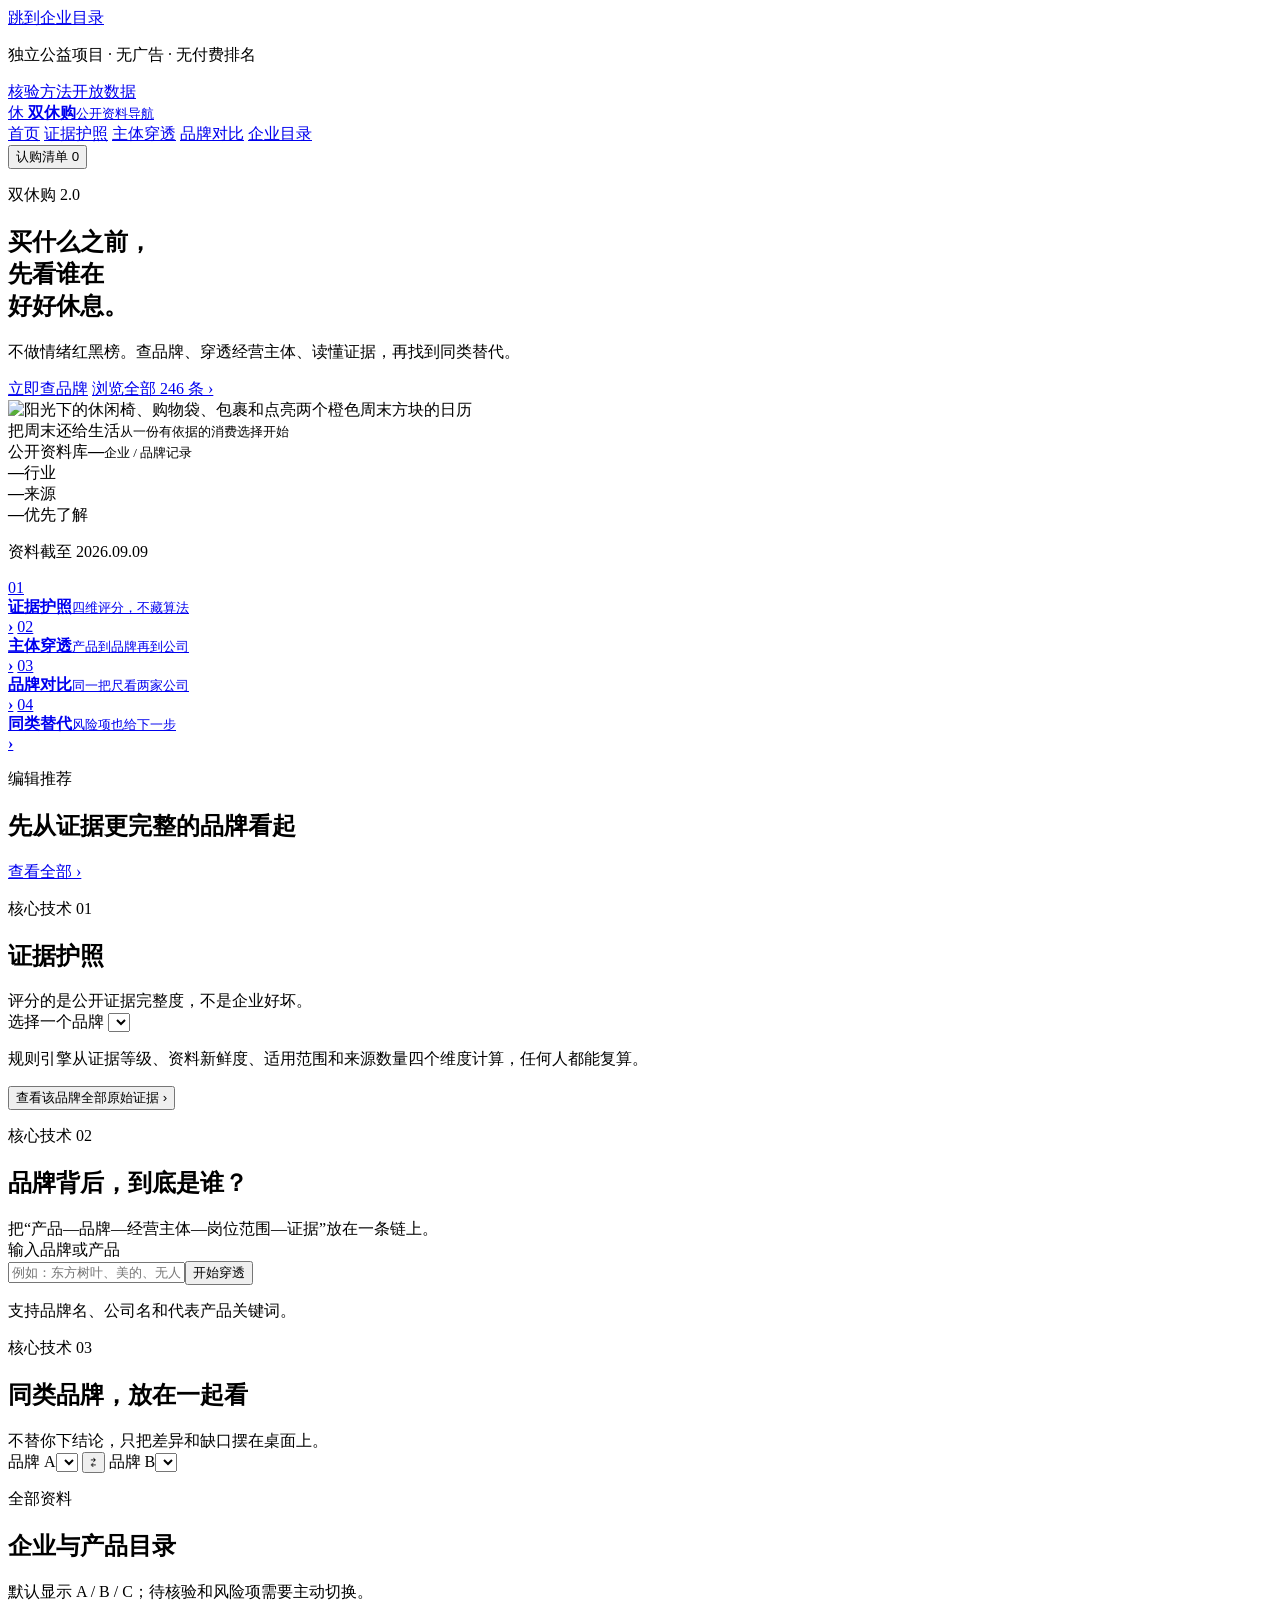
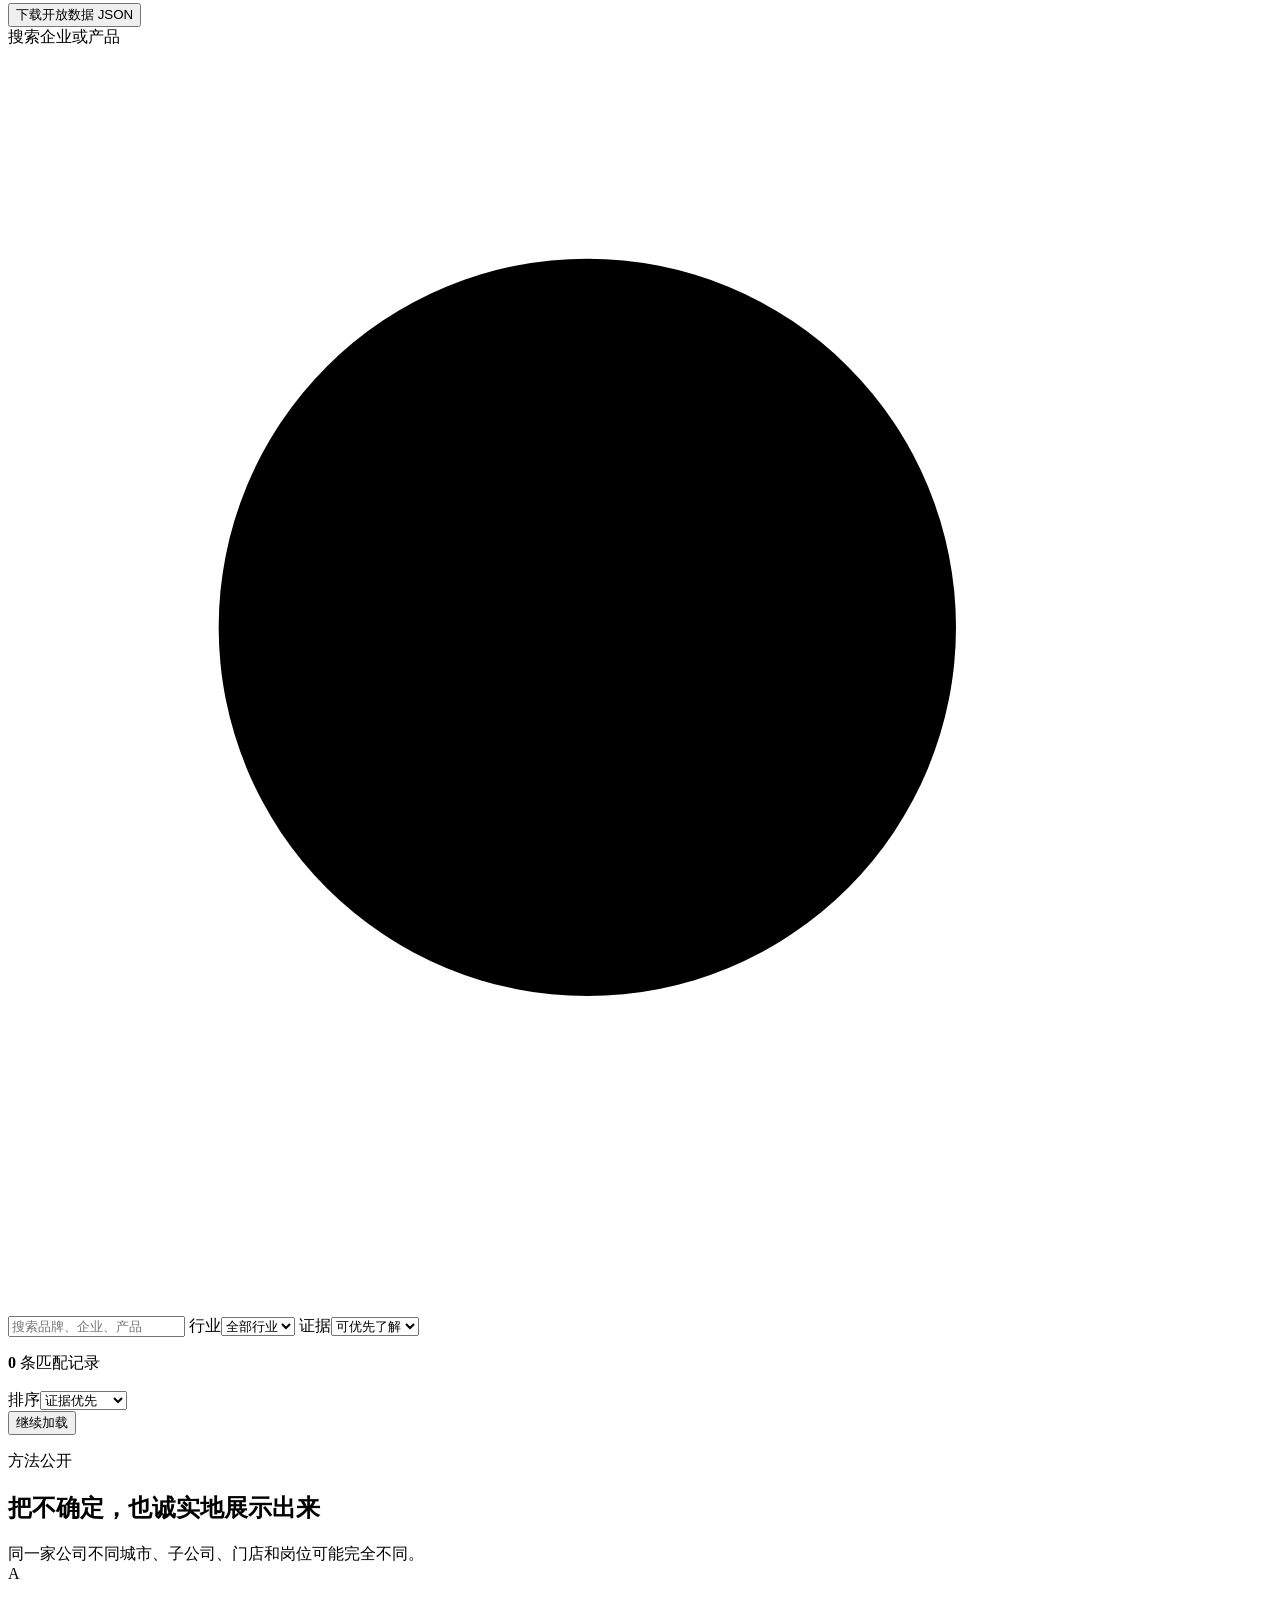
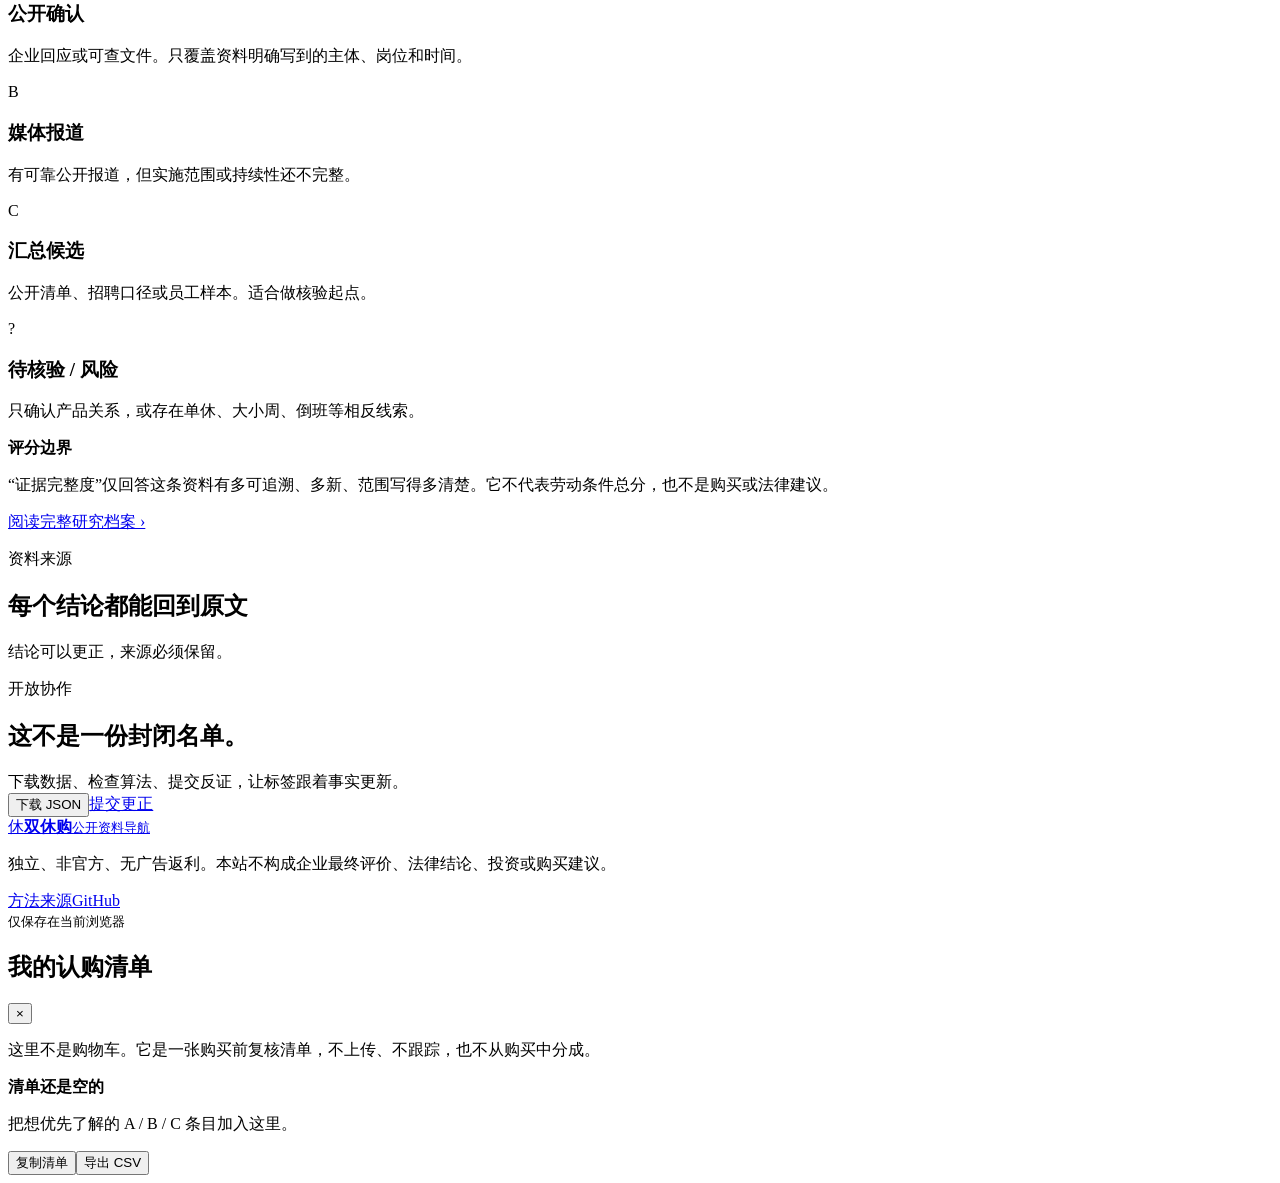
==== index.html @ 64662ba9 "Add files via upload" ====
<!doctype html>
<html lang="zh-CN">
  <head>
    <meta charset="UTF-8" />
    <meta name="viewport" content="width=device-width, initial-scale=1.0" />
    <meta name="description" content="双休购 2.0：查品牌背后主体、看作息证据完整度、对比同类产品并生成个人认购清单。" />
    <meta name="theme-color" content="#ffffff" />
    <link rel="icon" href="./favicon.svg" type="image/svg+xml" />
    <link rel="canonical" href="https://fuzzylogic112.github.io/shuangxiugou-guide/" />
    <meta property="og:title" content="双休购 2.0｜把每次消费变成一次有依据的选择" />
    <meta property="og:description" content="246 个企业与品牌，证据护照、主体穿透、双品牌对比、同类替代建议。" />
    <meta property="og:type" content="website" />
    <meta property="og:url" content="https://fuzzylogic112.github.io/shuangxiugou-guide/" />
    <meta property="og:image" content="https://fuzzylogic112.github.io/shuangxiugou-guide/assets/weekend-hero.webp" />
    <title>双休购 2.0｜公开资料与消费决策工具</title>
    <link rel="preload" href="./assets/weekend-hero.webp" as="image" type="image/webp" />
    <link rel="stylesheet" href="./styles.css" />
    <script src="./data.js" defer></script>
    <script src="./insight.js" defer></script>
    <script src="./app.js" defer></script>
    <script type="application/ld+json">
      {
        "@context": "https://schema.org",
        "@type": "WebSite",
        "name": "双休购 2.0",
        "url": "https://fuzzylogic112.github.io/shuangxiugou-guide/",
        "description": "提供企业、品牌、产品关系与公开作息证据的可解释消费决策工具。",
        "inLanguage": "zh-CN",
        "isAccessibleForFree": true
      }
    </script>
  </head>
  <body>
    <a class="skip-link" href="#directory">跳到企业目录</a>

    <div class="topbar">
      <div class="shell topbar-inner">
        <p>独立公益项目 · 无广告 · 无付费排名</p>
        <div><a href="#method">核验方法</a><span></span><a id="topGithubLink" href="#" target="_blank" rel="noreferrer">开放数据</a></div>
      </div>
    </div>

    <header class="site-header">
      <div class="shell nav-shell">
        <a class="brand" href="#top" aria-label="双休购首页">
          <span class="brand-mark" aria-hidden="true">休</span>
          <span><strong>双休购</strong><small>公开资料导航</small></span>
        </a>
        <nav class="desktop-nav" aria-label="主导航">
          <a href="#top">首页</a>
          <a href="#passport">证据护照</a>
          <a href="#trace">主体穿透</a>
          <a href="#compare">品牌对比</a>
          <a href="#directory">企业目录</a>
        </nav>
        <button class="header-list" id="openList" type="button" aria-controls="supportDrawer">
          认购清单 <span id="listCount" aria-label="0 项">0</span>
        </button>
      </div>
    </header>

    <main id="top">
      <section class="hero shell">
        <div class="hero-panel">
          <div class="hero-copy">
            <p class="kicker">双休购 2.0</p>
            <h1>买什么之前，<br />先看谁在<br /><span>好好休息。</span></h1>
            <p class="hero-lead">不做情绪红黑榜。查品牌、穿透经营主体、读懂证据，再找到同类替代。</p>
            <div class="hero-actions">
              <a class="button button-primary" href="#passport">立即查品牌</a>
              <a class="button button-plain" href="#directory">浏览全部 246 条 <span>›</span></a>
            </div>
          </div>
          <div class="hero-visual" aria-label="安静周末生活与数据库概览">
            <img class="hero-image" src="./assets/weekend-hero.webp" width="1536" height="1024" alt="阳光下的休闲椅、购物袋、包裹和点亮两个橙色周末方块的日历" fetchpriority="high" decoding="async" />
            <div class="hero-art-label"><span>把周末还给生活</span><small>从一份有依据的消费选择开始</small></div>
            <div class="hero-data">
              <div class="hero-number"><span>公开资料库</span><strong id="statCompanies">—</strong><small>企业 / 品牌记录</small></div>
              <div class="hero-mini-grid">
                <div><strong id="statCategories">—</strong><span>行业</span></div>
                <div><strong id="statSources">—</strong><span>来源</span></div>
                <div class="accent"><strong id="statSupport">—</strong><span>优先了解</span></div>
              </div>
              <p>资料截至 <time datetime="2026-09-09">2026.09.09</time></p>
            </div>
          </div>
        </div>
      </section>

      <section class="service-strip shell" aria-label="核心功能">
        <a href="#passport"><span class="service-icon">01</span><div><strong>证据护照</strong><small>四维评分，不藏算法</small></div><b>›</b></a>
        <a href="#trace"><span class="service-icon">02</span><div><strong>主体穿透</strong><small>产品到品牌再到公司</small></div><b>›</b></a>
        <a href="#compare"><span class="service-icon">03</span><div><strong>品牌对比</strong><small>同一把尺看两家公司</small></div><b>›</b></a>
        <a href="#directory"><span class="service-icon">04</span><div><strong>同类替代</strong><small>风险项也给下一步</small></div><b>›</b></a>
      </section>

      <section class="spotlight section shell">
        <div class="section-title">
          <div><p>编辑推荐</p><h2>先从证据更完整的品牌看起</h2></div>
          <a href="#directory">查看全部 <span>›</span></a>
        </div>
        <div class="spotlight-grid" id="spotlightGrid"></div>
      </section>

      <section class="lab-section section" id="passport">
        <div class="shell">
          <div class="section-title">
            <div><p>核心技术 01</p><h2>证据护照</h2><span>评分的是公开证据完整度，不是企业好坏。</span></div>
          </div>
          <div class="passport-layout">
            <div class="passport-control">
              <label for="passportSelect">选择一个品牌</label>
              <select id="passportSelect" aria-label="选择要生成证据护照的品牌"></select>
              <p>规则引擎从证据等级、资料新鲜度、适用范围和来源数量四个维度计算，任何人都能复算。</p>
              <button class="text-link" id="passportDetail" type="button">查看该品牌全部原始证据 ›</button>
            </div>
            <div class="passport-card" id="passportResult" aria-live="polite"></div>
          </div>
          <div class="freshness-bar" id="freshnessPanel"></div>
        </div>
      </section>

      <section class="trace-section section shell" id="trace">
        <div class="section-title">
          <div><p>核心技术 02</p><h2>品牌背后，到底是谁？</h2><span>把“产品—品牌—经营主体—岗位范围—证据”放在一条链上。</span></div>
        </div>
        <div class="trace-shell">
          <div class="trace-search">
            <label for="traceInput">输入品牌或产品</label>
            <div><input id="traceInput" list="brandOptions" placeholder="例如：东方树叶、美的、无人机" autocomplete="off" /><button id="traceRun" type="button">开始穿透</button></div>
            <datalist id="brandOptions"></datalist>
            <p id="traceHint">支持品牌名、公司名和代表产品关键词。</p>
          </div>
          <div class="trace-result" id="traceResult" aria-live="polite"></div>
        </div>
      </section>

      <section class="compare-section section" id="compare">
        <div class="shell">
          <div class="section-title">
            <div><p>核心技术 03</p><h2>同类品牌，放在一起看</h2><span>不替你下结论，只把差异和缺口摆在桌面上。</span></div>
          </div>
          <div class="compare-controls">
            <label>品牌 A<select id="compareA" aria-label="选择对比品牌 A"></select></label>
            <button id="swapCompare" type="button" aria-label="交换两个品牌">⇄</button>
            <label>品牌 B<select id="compareB" aria-label="选择对比品牌 B"></select></label>
          </div>
          <div class="compare-result" id="compareResult" aria-live="polite"></div>
        </div>
      </section>

      <section class="directory section shell" id="directory">
        <div class="section-title directory-title">
          <div><p>全部资料</p><h2>企业与产品目录</h2><span>默认显示 A / B / C；待核验和风险项需要主动切换。</span></div>
          <button id="downloadData" class="text-button" type="button">下载开放数据 JSON</button>
        </div>

        <div class="toolbar">
          <label class="search-box">
            <span class="visually-hidden">搜索企业或产品</span>
            <svg viewBox="0 0 24 24" aria-hidden="true"><circle cx="11" cy="11" r="7" /><path d="m20 20-4-4" /></svg>
            <input id="searchInput" type="search" placeholder="搜索品牌、企业、产品" autocomplete="off" />
          </label>
          <label class="select-box"><span>行业</span><select id="categoryFilter" aria-label="按行业筛选"><option value="all">全部行业</option></select></label>
          <label class="select-box"><span>证据</span><select id="statusFilter" aria-label="按证据层级筛选"><option value="support">可优先了解</option><option value="verified">公开确认 A</option><option value="reported">媒体报道 B</option><option value="candidate">汇总候选 C</option><option value="pending">产品待核验</option><option value="caution">风险提示</option><option value="all">全部记录</option></select></label>
        </div>
        <div class="quick-filters" id="quickFilters" aria-label="快速行业筛选"></div>
        <div class="results-line" aria-live="polite"><p><strong id="resultCount">0</strong> 条匹配记录</p><label><span>排序</span><select id="sortSelect" aria-label="结果排序"><option value="evidence">证据优先</option><option value="score">完整度优先</option><option value="category">行业分类</option><option value="name">名称 A-Z</option></select></label></div>
        <div class="card-grid" id="cardGrid"></div>
        <div class="empty-state" id="emptyState" hidden><strong>没有匹配项</strong><p>试试产品名、公司名或更短的关键词。</p><button id="resetFilters" type="button">清除筛选</button></div>
        <button class="load-more" id="loadMore" type="button">继续加载</button>
      </section>

      <section class="method-section section" id="method">
        <div class="shell">
          <div class="section-title light"><div><p>方法公开</p><h2>把不确定，也诚实地展示出来</h2><span>同一家公司不同城市、子公司、门店和岗位可能完全不同。</span></div></div>
          <div class="method-grid">
            <article><span>A</span><h3>公开确认</h3><p>企业回应或可查文件。只覆盖资料明确写到的主体、岗位和时间。</p></article>
            <article><span>B</span><h3>媒体报道</h3><p>有可靠公开报道，但实施范围或持续性还不完整。</p></article>
            <article><span>C</span><h3>汇总候选</h3><p>公开清单、招聘口径或员工样本。适合做核验起点。</p></article>
            <article><span>?</span><h3>待核验 / 风险</h3><p>只确认产品关系，或存在单休、大小周、倒班等相反线索。</p></article>
          </div>
          <div class="method-note"><strong>评分边界</strong><p>“证据完整度”仅回答这条资料有多可追溯、多新、范围写得多清楚。它不代表劳动条件总分，也不是购买或法律建议。</p><a href="./RESEARCH.md" target="_blank">阅读完整研究档案 ›</a></div>
        </div>
      </section>

      <section class="source-section section shell" id="sources">
        <div class="section-title"><div><p>资料来源</p><h2>每个结论都能回到原文</h2><span>结论可以更正，来源必须保留。</span></div></div>
        <div class="source-grid" id="sourceGrid"></div>
      </section>

      <section class="open-data shell">
        <div><p>开放协作</p><h2>这不是一份封闭名单。</h2><span>下载数据、检查算法、提交反证，让标签跟着事实更新。</span></div>
        <div><button id="downloadDataBottom" type="button">下载 JSON</button><a id="issueLink" href="#" target="_blank" rel="noreferrer">提交更正</a></div>
      </section>
    </main>

    <footer class="site-footer">
      <div class="shell footer-grid">
        <a class="brand footer-brand" href="#top"><span class="brand-mark" aria-hidden="true">休</span><span><strong>双休购</strong><small>公开资料导航</small></span></a>
        <p>独立、非官方、无广告返利。本站不构成企业最终评价、法律结论、投资或购买建议。</p>
        <div><a href="#method">方法</a><a href="#sources">来源</a><a id="githubLink" href="#" target="_blank" rel="noreferrer">GitHub</a></div>
      </div>
    </footer>

    <div class="drawer-backdrop" id="drawerBackdrop" hidden></div>
    <aside class="support-drawer" id="supportDrawer" aria-hidden="true" aria-labelledby="drawerTitle">
      <div class="drawer-head"><div><small>仅保存在当前浏览器</small><h2 id="drawerTitle">我的认购清单</h2></div><button id="closeList" type="button" aria-label="关闭清单">×</button></div>
      <p class="drawer-intro">这里不是购物车。它是一张购买前复核清单，不上传、不跟踪，也不从购买中分成。</p>
      <div class="drawer-items" id="drawerItems"></div>
      <div class="drawer-empty" id="drawerEmpty"><strong>清单还是空的</strong><p>把想优先了解的 A / B / C 条目加入这里。</p></div>
      <div class="drawer-actions"><button id="copyList" type="button">复制清单</button><button id="exportList" type="button">导出 CSV</button></div>
    </aside>

    <dialog class="detail-dialog" id="detailDialog">
      <button class="dialog-close" id="closeDialog" type="button" aria-label="关闭详情">×</button>
      <div id="dialogContent"></div>
    </dialog>
    <div class="toast" id="toast" role="status" aria-live="polite"></div>
  </body>
</html>
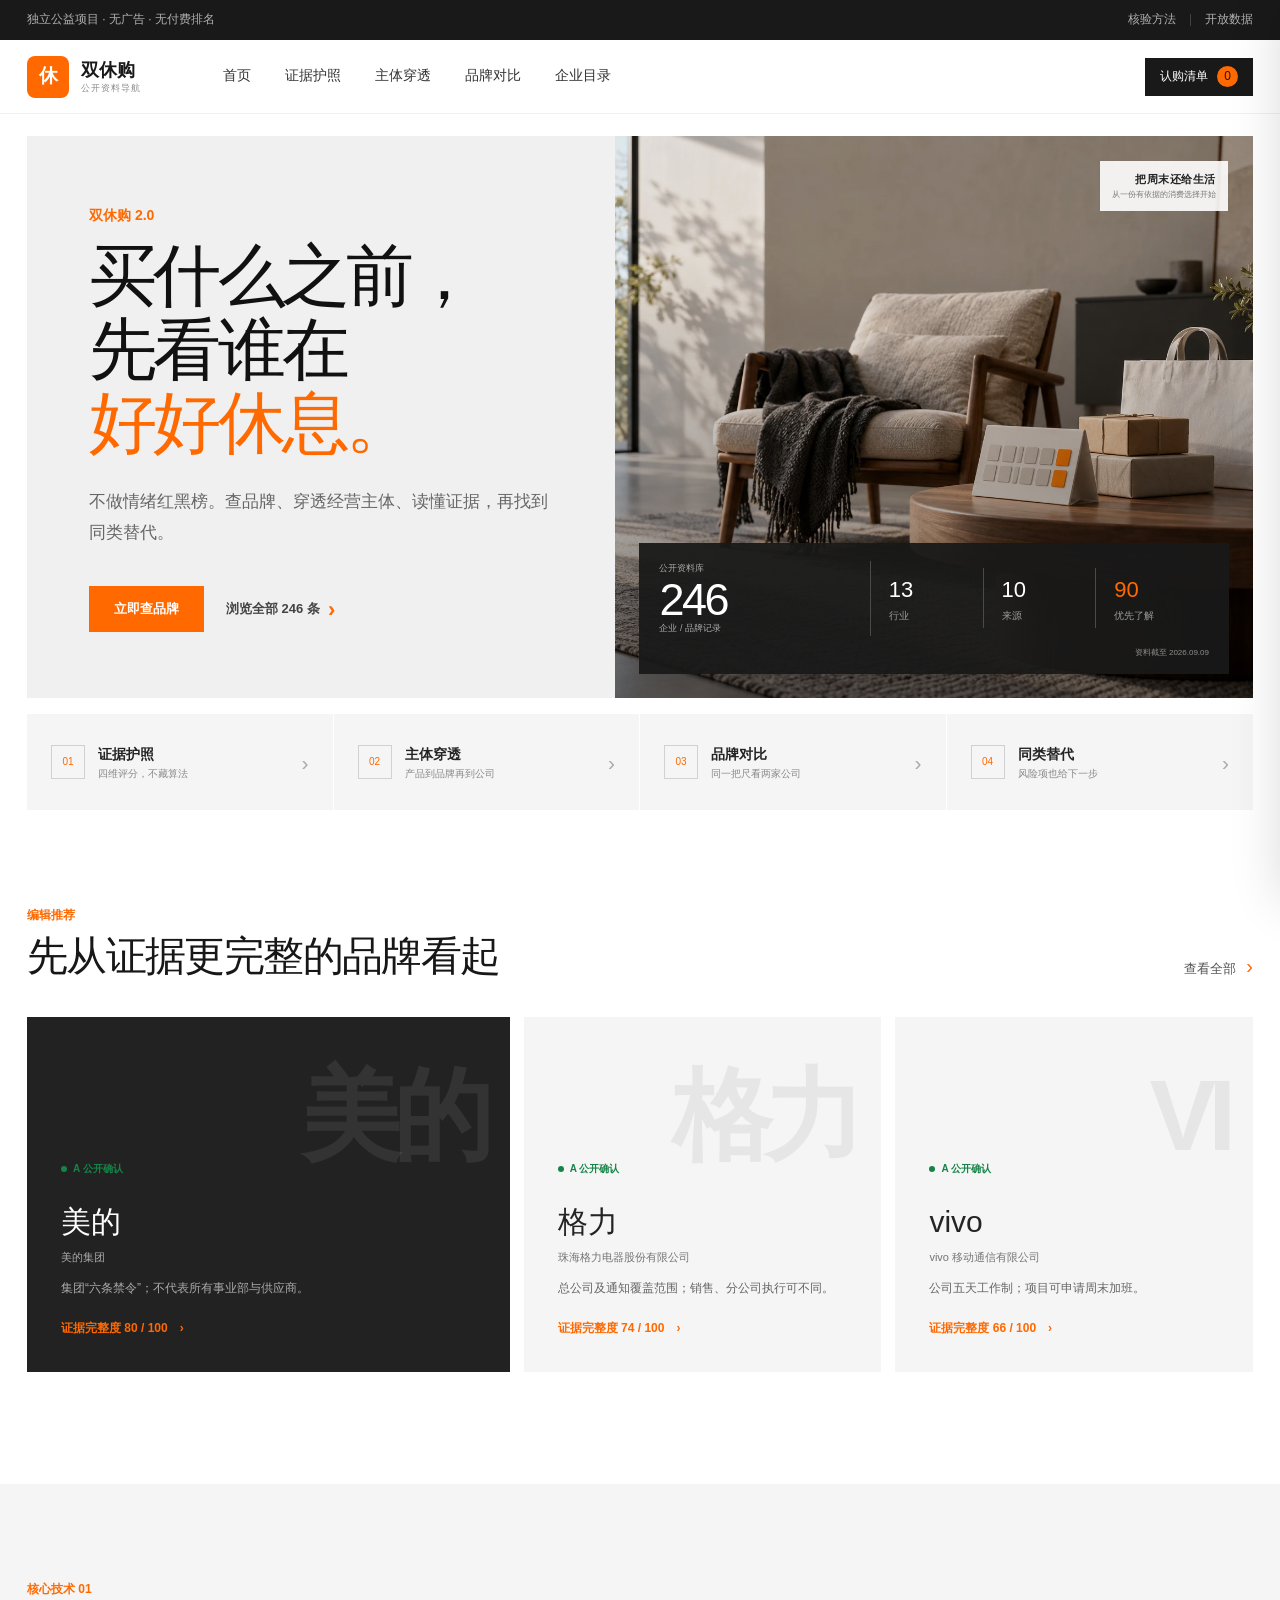
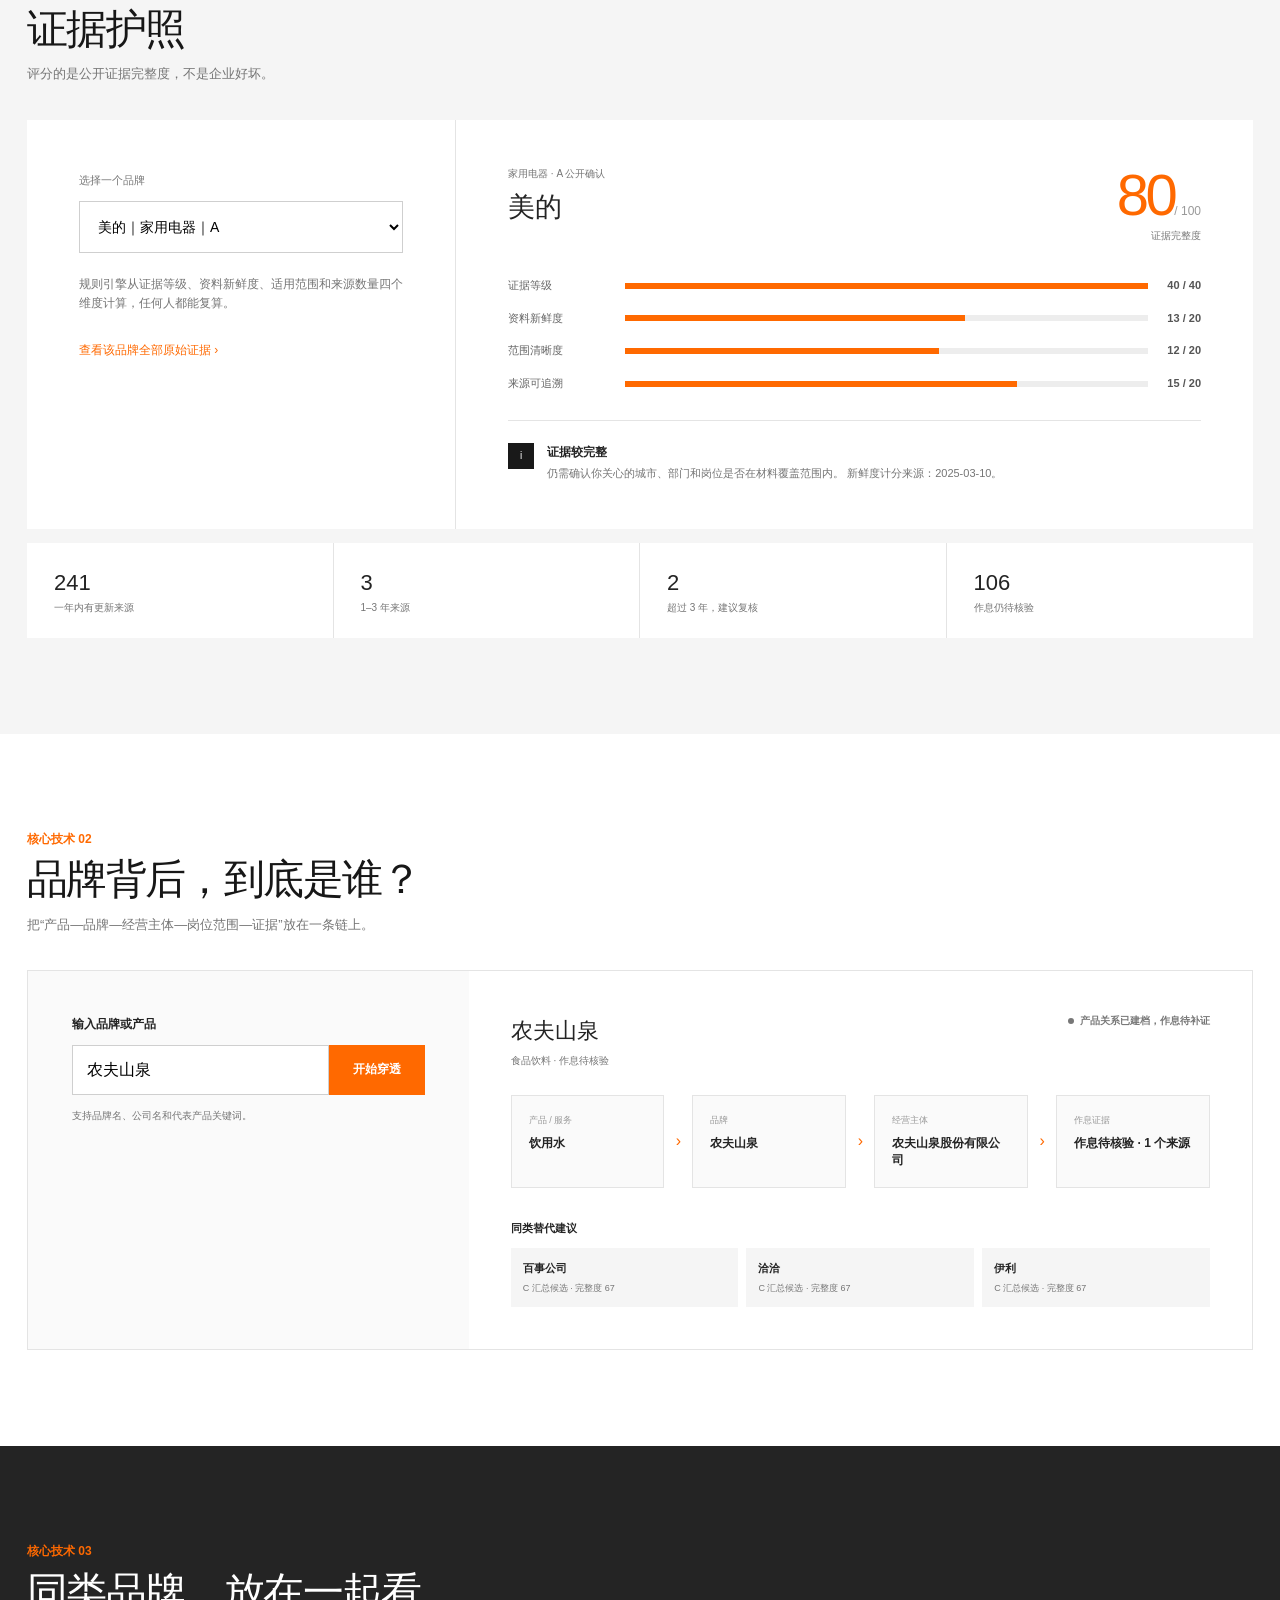
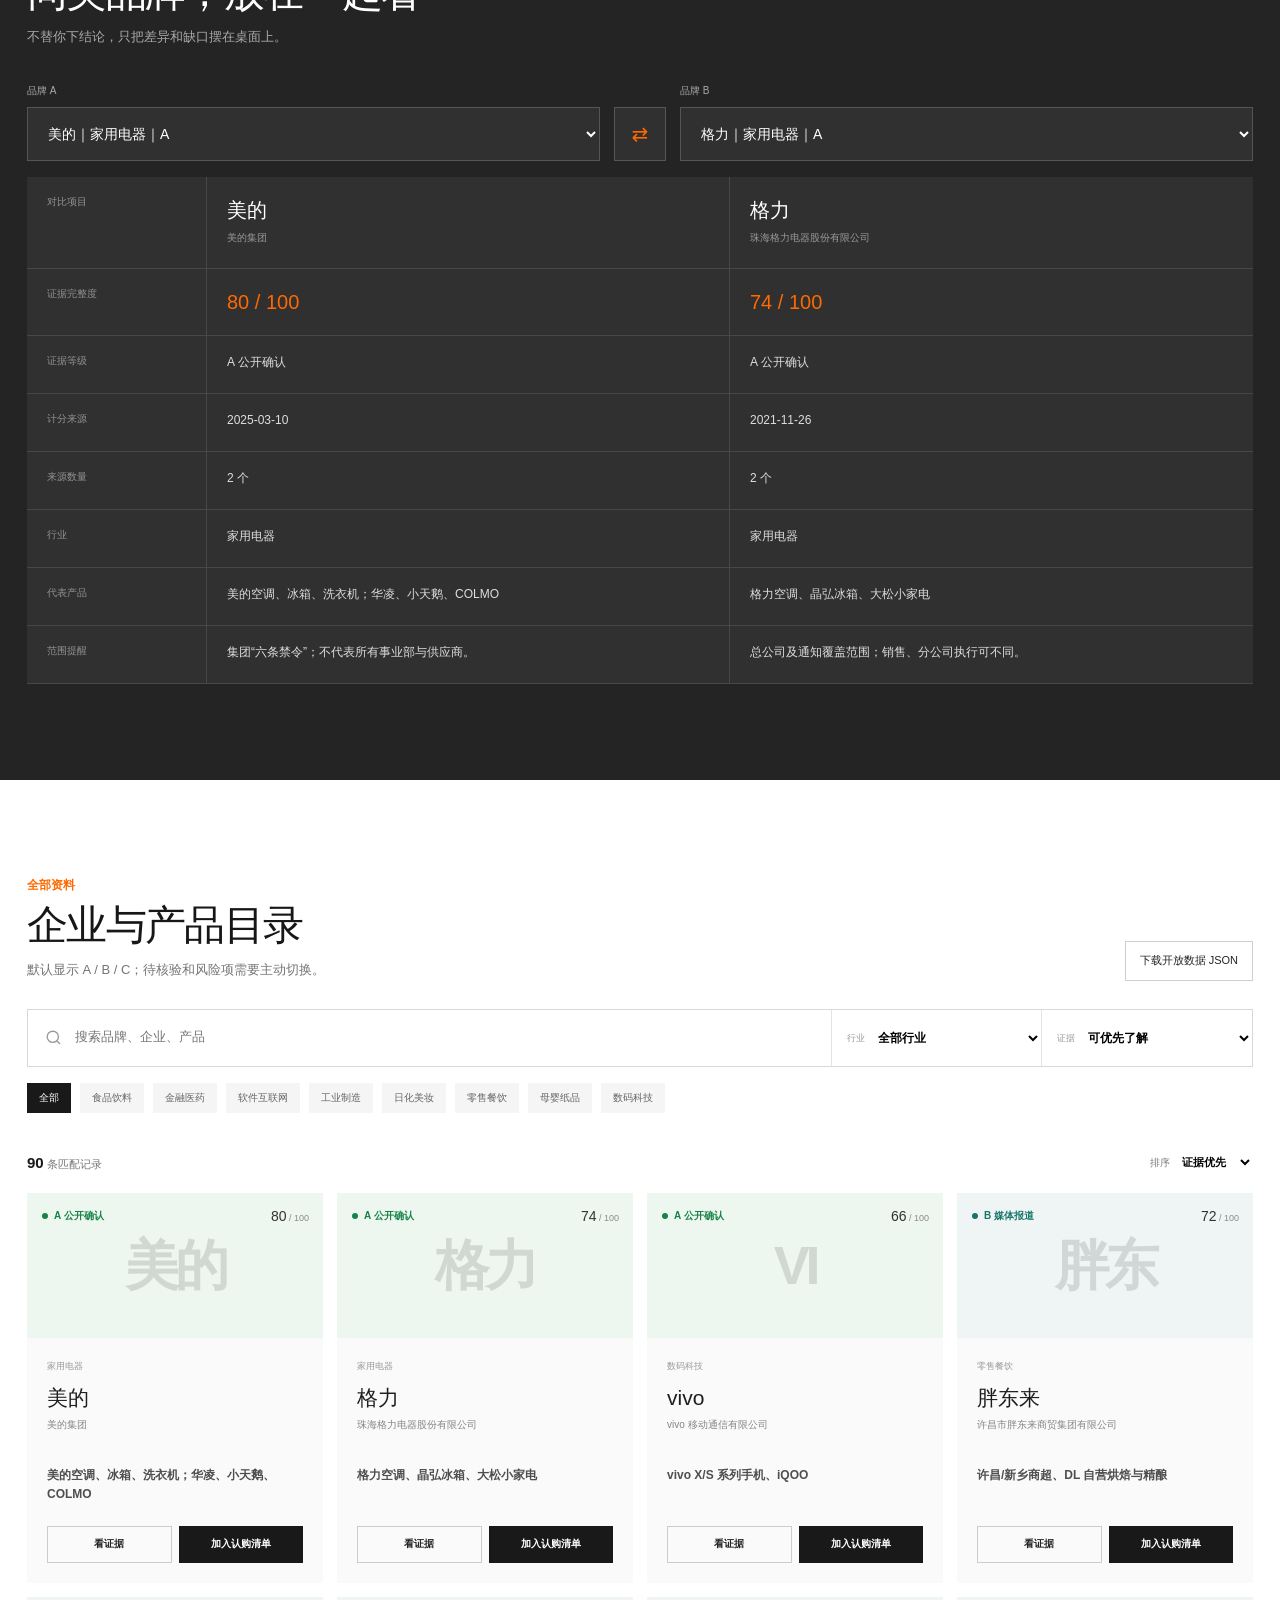
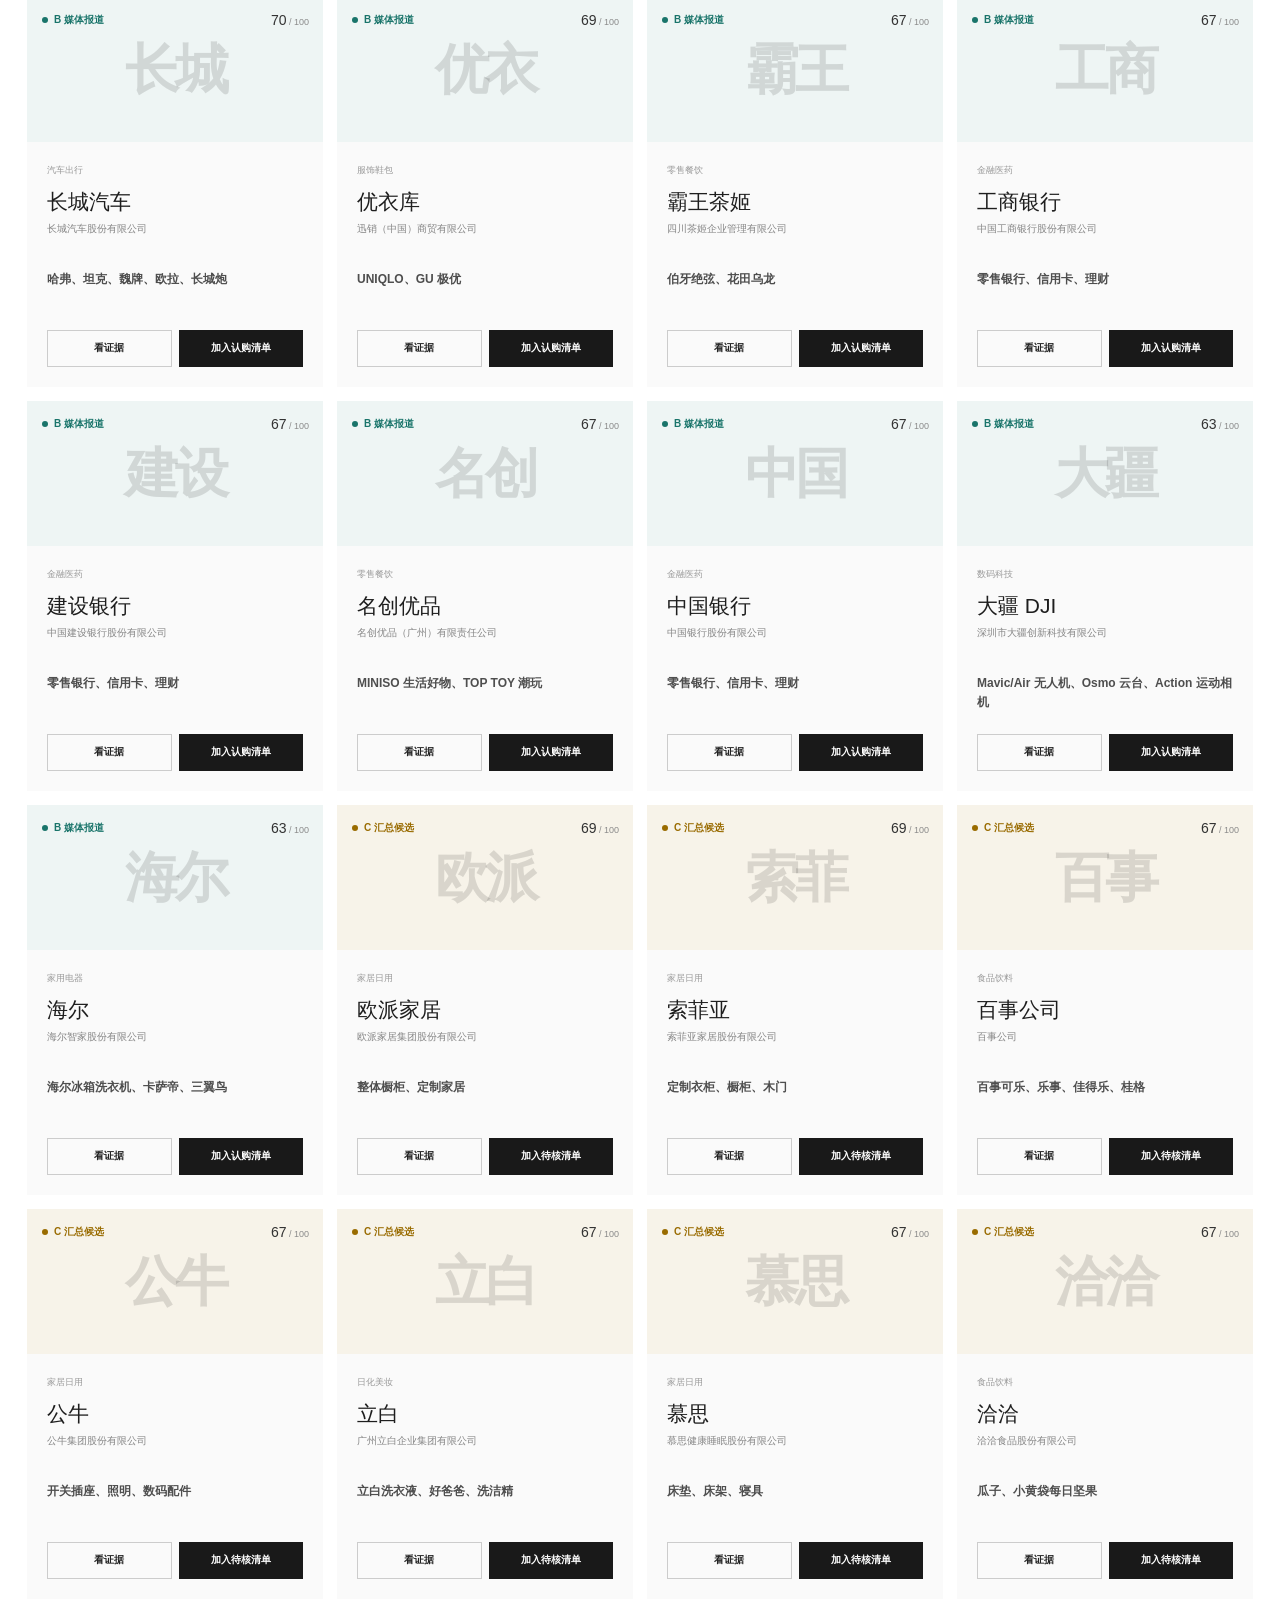
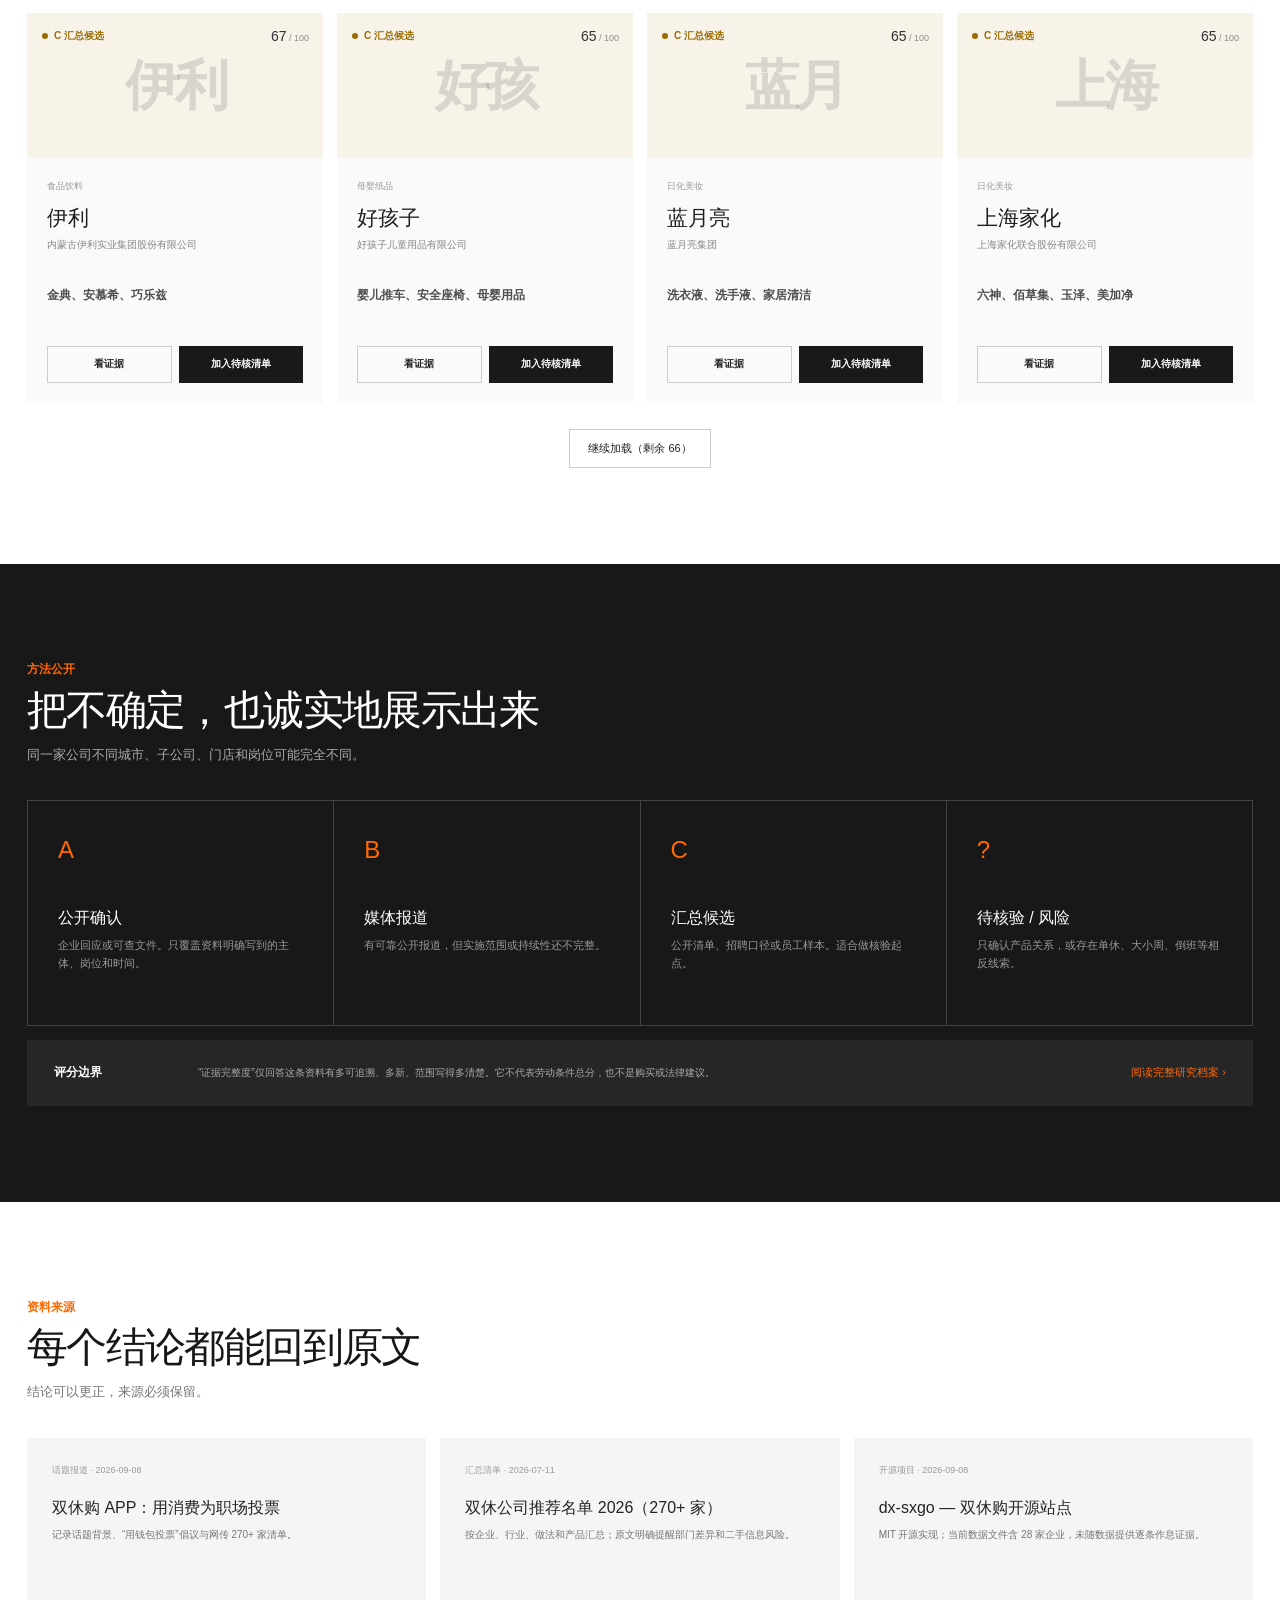
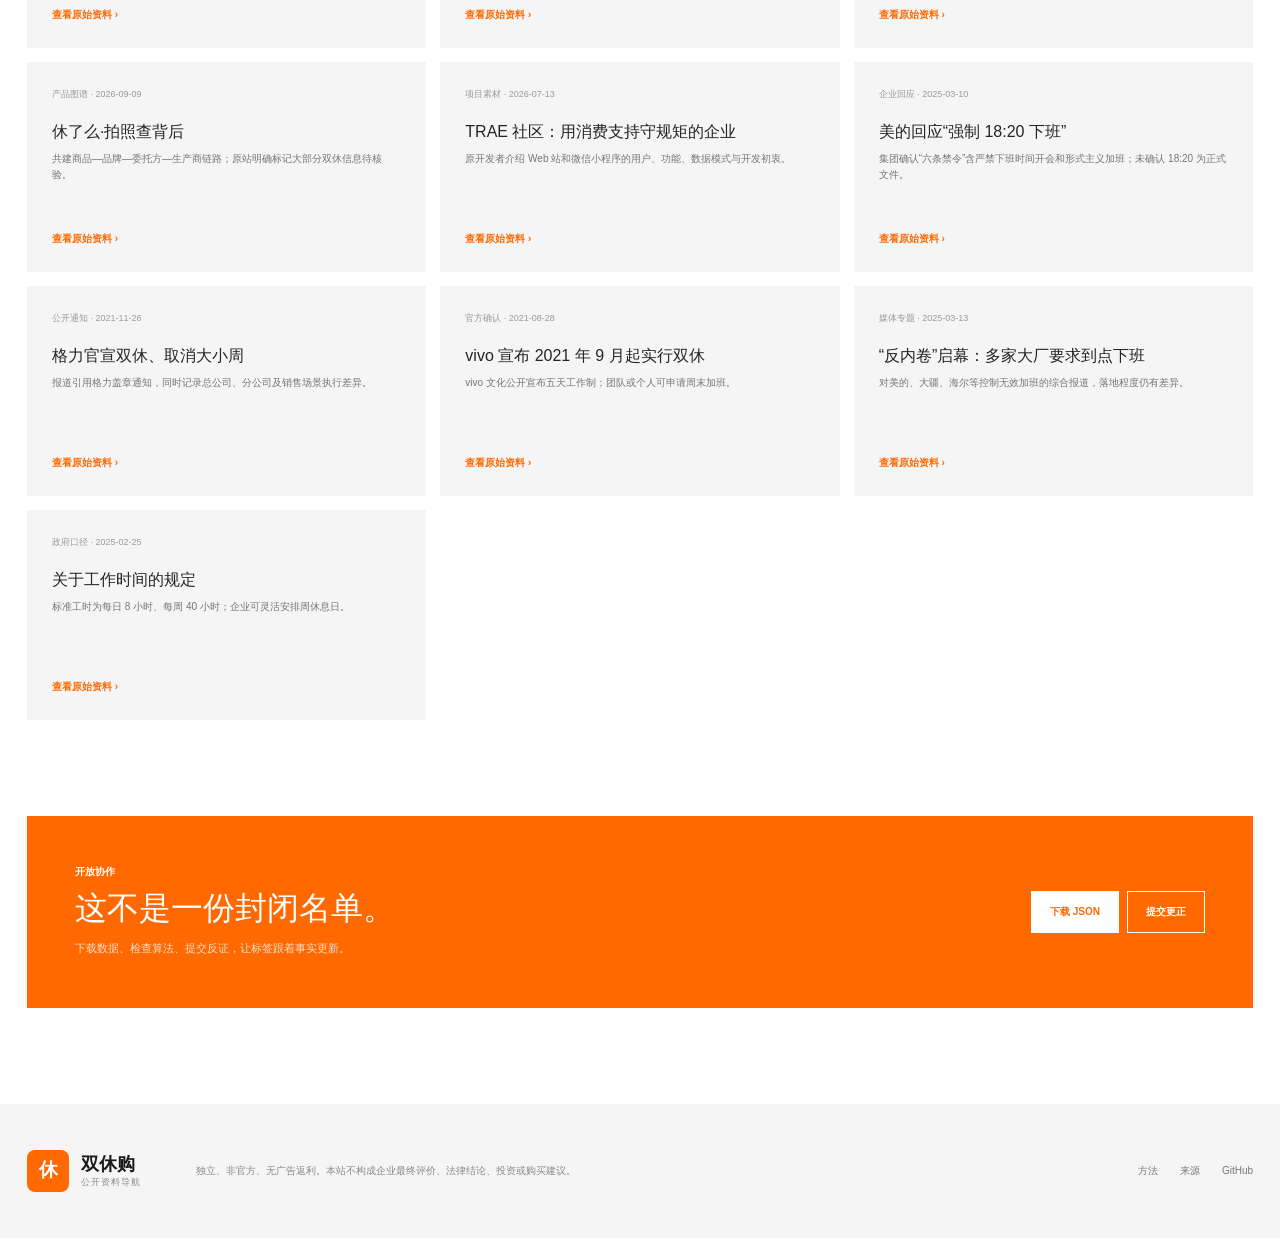
==== commit 1a465534: "SEO: Google/Bing 优化 - robots.txt/sitemap.xml/IndexNow/结构化数据" ====
--- a/index.html
+++ b/index.html
@@ -4,14 +4,19 @@
     <meta charset="UTF-8" />
     <meta name="viewport" content="width=device-width, initial-scale=1.0" />
     <meta name="description" content="双休购 2.0：查品牌背后主体、看作息证据完整度、对比同类产品并生成个人认购清单。" />
+    <meta name="keywords" content="双休购,双休企业,劳工友好品牌,证据护照,消费决策,双休购指南,企业工时" />
+    <meta name="robots" content="index, follow, max-image-preview:large" />
     <meta name="theme-color" content="#ffffff" />
     <link rel="icon" href="./favicon.svg" type="image/svg+xml" />
-    <link rel="canonical" href="https://fuzzylogic112.github.io/shuangxiugou-guide/" />
+    <link rel="canonical" href="https://dujeongil-galaxy.github.io/shuangxiugou-guide/" />
     <meta property="og:title" content="双休购 2.0｜把每次消费变成一次有依据的选择" />
     <meta property="og:description" content="246 个企业与品牌，证据护照、主体穿透、双品牌对比、同类替代建议。" />
     <meta property="og:type" content="website" />
-    <meta property="og:url" content="https://fuzzylogic112.github.io/shuangxiugou-guide/" />
-    <meta property="og:image" content="https://fuzzylogic112.github.io/shuangxiugou-guide/assets/weekend-hero.webp" />
+    <meta property="og:url" content="https://dujeongil-galaxy.github.io/shuangxiugou-guide/" />
+    <meta property="og:image" content="https://dujeongil-galaxy.github.io/shuangxiugou-guide/assets/weekend-hero.webp" />
+    <meta property="og:site_name" content="双休购 2.0" />
+    <meta property="og:locale" content="zh_CN" />
+    <meta name="twitter:card" content="summary_large_image" />
     <title>双休购 2.0｜公开资料与消费决策工具</title>
     <link rel="preload" href="./assets/weekend-hero.webp" as="image" type="image/webp" />
     <link rel="stylesheet" href="./styles.css" />
@@ -23,10 +28,15 @@
         "@context": "https://schema.org",
         "@type": "WebSite",
         "name": "双休购 2.0",
-        "url": "https://fuzzylogic112.github.io/shuangxiugou-guide/",
+        "url": "https://dujeongil-galaxy.github.io/shuangxiugou-guide/",
         "description": "提供企业、品牌、产品关系与公开作息证据的可解释消费决策工具。",
         "inLanguage": "zh-CN",
-        "isAccessibleForFree": true
+        "isAccessibleForFree": true,
+        "publisher": {
+          "@type": "Organization",
+          "name": "双休购 ShuangxiuGo",
+          "url": "https://github.com/dujeongil-galaxy/shuangxiugou-guide"
+        }
       }
     </script>
   </head>
--- a/styles.css
+++ b/styles.css
@@ -0,0 +1,450 @@
+:root {
+  --orange: #ff6900;
+  --orange-dark: #e85d00;
+  --black: #191919;
+  --text: #242424;
+  --muted: #757575;
+  --line: #e4e4e4;
+  --soft: #f5f5f5;
+  --soft-2: #fafafa;
+  --white: #fff;
+  --green: #168448;
+  --teal: #19746a;
+  --yellow: #996b00;
+  --red: #b13c31;
+  color-scheme: light;
+}
+
+* { box-sizing: border-box; }
+html { scroll-behavior: smooth; scroll-padding-top: 88px; }
+body {
+  margin: 0;
+  overflow-x: hidden;
+  color: var(--text);
+  background: var(--white);
+  font-family: Arial, "Microsoft YaHei", "PingFang SC", system-ui, sans-serif;
+  font-size: 16px;
+  line-height: 1.6;
+}
+button, input, select { font: inherit; }
+button, a, select { -webkit-tap-highlight-color: transparent; }
+a { color: inherit; text-decoration: none; }
+button { color: inherit; }
+.shell { width: min(1226px, calc(100% - 48px)); margin-inline: auto; }
+.visually-hidden { position: absolute; width: 1px; height: 1px; padding: 0; overflow: hidden; clip: rect(0 0 0 0); white-space: nowrap; border: 0; }
+.skip-link { position: fixed; z-index: 200; top: 8px; left: 8px; padding: 8px 14px; transform: translateY(-150%); color: white; background: var(--black); }
+.skip-link:focus { transform: translateY(0); }
+
+.topbar { height: 40px; color: #b0b0b0; background: var(--black); font-size: 12px; }
+.topbar-inner { display: flex; height: 100%; align-items: center; justify-content: space-between; }
+.topbar p { margin: 0; }
+.topbar-inner > div { display: flex; align-items: center; gap: 14px; }
+.topbar-inner > div span { width: 1px; height: 12px; background: #424242; }
+.topbar a:hover { color: white; }
+
+.site-header { position: sticky; z-index: 70; top: 0; height: 74px; border-bottom: 1px solid rgba(0, 0, 0, .06); background: rgba(255, 255, 255, .96); }
+.nav-shell { display: flex; height: 100%; align-items: center; }
+.brand { display: inline-flex; align-items: center; gap: 12px; }
+.brand-mark { display: grid; width: 42px; height: 42px; place-items: center; border-radius: 8px; color: white; background: var(--orange); font-size: 19px; font-weight: 800; }
+.brand strong, .brand small { display: block; line-height: 1.25; }
+.brand strong { color: var(--black); font-size: 18px; }
+.brand small { margin-top: 2px; color: #8a8a8a; font-size: 9px; letter-spacing: .12em; }
+.desktop-nav { display: flex; gap: 34px; margin-left: 82px; }
+.desktop-nav a { position: relative; height: 74px; padding-top: 24px; color: #333; font-size: 14px; }
+.desktop-nav a::after { position: absolute; right: 0; bottom: 0; left: 0; height: 2px; content: ""; transform: scaleX(0); background: var(--orange); transition: transform .18s ease; }
+.desktop-nav a:hover { color: var(--orange); }
+.desktop-nav a:hover::after { transform: scaleX(1); }
+.header-list { min-height: 38px; margin-left: auto; padding: 0 15px; border: 0; color: white; background: var(--black); cursor: pointer; font-size: 12px; }
+.header-list span { display: inline-grid; min-width: 21px; height: 21px; margin-left: 6px; place-items: center; border-radius: 50%; color: var(--black); background: var(--orange); }
+
+.hero { padding-top: 22px; }
+.hero-panel { display: grid; min-height: 535px; grid-template-columns: .96fr 1.04fr; overflow: hidden; background: #f0f0f0; }
+.hero-copy { display: flex; flex-direction: column; justify-content: center; padding: 68px 62px 66px; }
+.kicker { margin: 0 0 13px; color: var(--orange); font-size: 14px; font-weight: 700; }
+.hero h1 { margin: 0; color: #111; font-size: clamp(50px, 5.3vw, 76px); font-weight: 500; letter-spacing: -.055em; line-height: 1.08; }
+.hero h1 span { color: var(--orange); }
+.hero-lead { max-width: 590px; margin: 28px 0 0; color: #666; font-size: 17px; line-height: 1.8; }
+.hero-actions { display: flex; align-items: center; gap: 22px; margin-top: 38px; }
+.button { display: inline-flex; min-height: 46px; align-items: center; justify-content: center; padding: 0 25px; font-size: 13px; font-weight: 700; }
+.button-primary { color: white; background: var(--orange); }
+.button-primary:hover { background: var(--orange-dark); }
+.button-plain { padding: 0; color: #444; }
+.button-plain span { margin-left: 8px; color: var(--orange); font-size: 22px; }
+.hero-visual { position: relative; min-height: 535px; overflow: hidden; color: white; background: #282828; isolation: isolate; }
+.hero-image { position: absolute; z-index: -2; inset: 0; width: 100%; height: 100%; object-fit: cover; object-position: 56% center; transform: scale(1.002); }
+.hero-visual::before { position: absolute; z-index: -1; inset: 0; content: ""; background: linear-gradient(180deg, rgba(0,0,0,.06) 24%, rgba(0,0,0,.54) 100%); }
+.hero-art-label { position: absolute; top: 25px; right: 25px; display: flex; flex-direction: column; align-items: flex-end; padding: 10px 12px; color: #222; background: rgba(255,255,255,.9); }
+.hero-art-label span { font-size: 11px; font-weight: 700; letter-spacing: .05em; }
+.hero-art-label small { color: #777; font-size: 8px; }
+.hero-data { position: absolute; right: 24px; bottom: 24px; left: 24px; display: grid; grid-template-columns: 1.25fr 2fr; align-items: center; padding: 18px 20px; background: rgba(25,25,25,.94); box-shadow: 0 12px 34px rgba(0,0,0,.18); }
+.hero-number span, .hero-number small { display: block; color: #aaa; font-size: 12px; }
+.hero-number { padding-right: 20px; border-right: 1px solid #4a4a4a; }
+.hero-number span, .hero-number small { font-size: 9px; }
+.hero-number strong { display: block; margin: 1px 0 -2px; color: white; font-size: 45px; font-weight: 400; letter-spacing: -.055em; line-height: 1.05; }
+.hero-mini-grid { display: grid; grid-template-columns: repeat(3, 1fr); }
+.hero-mini-grid div { padding: 4px 12px 4px 18px; border-right: 1px solid #4a4a4a; }
+.hero-mini-grid div + div { padding-left: 18px; }
+.hero-mini-grid div:last-child { border: 0; }
+.hero-mini-grid strong, .hero-mini-grid span { display: block; }
+.hero-mini-grid strong { font-size: 22px; font-weight: 500; }
+.hero-mini-grid span { color: #9c9c9c; font-size: 10px; }
+.hero-mini-grid .accent strong { color: var(--orange); }
+.hero-data > p { grid-column: 1 / -1; margin: 11px 0 -3px; color: #8e8e8e; font-size: 8px; text-align: right; }
+
+.service-strip { display: grid; grid-template-columns: repeat(4, 1fr); margin-top: 16px; background: var(--soft); }
+.service-strip > a { display: grid; min-height: 96px; grid-template-columns: auto 1fr auto; gap: 13px; align-items: center; padding: 20px 24px; border-right: 1px solid white; }
+.service-strip > a:last-child { border: 0; }
+.service-strip > a:hover { background: #ebebeb; }
+.service-icon { display: grid; width: 34px; height: 34px; place-items: center; color: var(--orange); border: 1px solid #d1d1d1; font-size: 10px; }
+.service-strip strong, .service-strip small { display: block; }
+.service-strip strong { font-size: 14px; }
+.service-strip small { margin-top: 1px; color: #888; font-size: 10px; }
+.service-strip b { color: #aaa; font-size: 21px; font-weight: 400; }
+
+.section { padding-top: 96px; padding-bottom: 96px; }
+.section-title { display: flex; align-items: flex-end; justify-content: space-between; gap: 32px; margin-bottom: 35px; }
+.section-title p { margin: 0 0 5px; color: var(--orange); font-size: 12px; font-weight: 700; }
+.section-title h2 { margin: 0; color: #171717; font-size: clamp(30px, 3.2vw, 44px); font-weight: 500; letter-spacing: -.04em; line-height: 1.25; }
+.section-title div > span { display: block; margin-top: 9px; color: var(--muted); font-size: 13px; }
+.section-title > a { color: #555; font-size: 13px; }
+.section-title > a span { margin-left: 7px; color: var(--orange); font-size: 20px; }
+
+.spotlight { padding-bottom: 112px; }
+.spotlight-grid { display: grid; grid-template-columns: 1.35fr 1fr 1fr; gap: 14px; }
+.spotlight-card { position: relative; display: flex; min-height: 355px; flex-direction: column; justify-content: flex-end; padding: 34px; overflow: hidden; background: var(--soft); }
+.spotlight-card:first-child { color: white; background: #222; }
+.spotlight-card:first-child .spotlight-company, .spotlight-card:first-child .spotlight-note { color: #aaa; }
+.spotlight-card .spotlight-code { position: absolute; top: 18px; right: 25px; color: rgba(0, 0, 0, .06); font-size: 100px; font-weight: 700; letter-spacing: -.08em; }
+.spotlight-card:first-child .spotlight-code { color: rgba(255, 255, 255, .08); }
+.spotlight-card .status-tag { align-self: flex-start; }
+.spotlight-card h3 { margin: 21px 0 0; font-size: 30px; font-weight: 500; }
+.spotlight-company { margin: 3px 0 13px; color: var(--muted); font-size: 11px; }
+.spotlight-note { display: -webkit-box; margin: 0; overflow: hidden; color: #666; font-size: 12px; -webkit-box-orient: vertical; -webkit-line-clamp: 2; }
+.spotlight-card button { align-self: flex-start; margin-top: 20px; padding: 0; border: 0; color: var(--orange); background: none; cursor: pointer; font-size: 12px; font-weight: 700; }
+
+.lab-section { background: var(--soft); }
+.passport-layout { display: grid; grid-template-columns: .7fr 1.3fr; background: white; }
+.passport-control { padding: 52px; border-right: 1px solid var(--line); }
+.passport-control label { display: block; margin-bottom: 11px; color: #777; font-size: 11px; }
+.passport-control select { width: 100%; min-height: 52px; padding: 0 14px; border: 1px solid #cfcfcf; outline: none; background: white; font-size: 14px; }
+.passport-control select:focus { border-color: var(--orange); }
+.passport-control p { margin: 22px 0 0; color: var(--muted); font-size: 12px; }
+.text-link { margin-top: 28px; padding: 0; border: 0; color: var(--orange); background: none; cursor: pointer; font-size: 12px; }
+.passport-card { padding: 46px 52px; }
+.passport-head { display: flex; align-items: flex-start; justify-content: space-between; gap: 30px; }
+.passport-name small, .passport-name strong { display: block; }
+.passport-name small { color: var(--muted); font-size: 10px; }
+.passport-name strong { margin-top: 4px; font-size: 27px; font-weight: 500; }
+.passport-score { text-align: right; }
+.passport-score strong { color: var(--orange); font-size: 58px; font-weight: 500; letter-spacing: -.06em; line-height: 1; }
+.passport-score span { color: #999; font-size: 12px; }
+.passport-score small { display: block; margin-top: 4px; color: #777; font-size: 10px; }
+.score-bars { display: grid; gap: 15px; margin-top: 33px; }
+.score-row { display: grid; grid-template-columns: 104px 1fr 40px; gap: 13px; align-items: center; }
+.score-row span { color: #666; font-size: 11px; }
+.score-row b { height: 6px; overflow: hidden; background: #ededed; }
+.score-row b i { display: block; height: 100%; background: var(--orange); }
+.score-row strong { color: #555; text-align: right; font-size: 11px; }
+.passport-verdict { display: flex; gap: 13px; align-items: flex-start; margin-top: 28px; padding-top: 22px; border-top: 1px solid var(--line); }
+.passport-verdict > span { display: grid; min-width: 26px; height: 26px; place-items: center; color: white; background: var(--black); font-size: 10px; }
+.passport-verdict strong, .passport-verdict p { display: block; margin: 0; }
+.passport-verdict strong { font-size: 12px; }
+.passport-verdict p { margin-top: 3px; color: var(--muted); font-size: 11px; }
+.freshness-bar { display: grid; grid-template-columns: repeat(4, 1fr); margin-top: 14px; background: white; }
+.freshness-bar > div { padding: 22px 27px; border-right: 1px solid var(--line); }
+.freshness-bar > div:last-child { border: 0; }
+.freshness-bar strong, .freshness-bar span { display: block; }
+.freshness-bar strong { font-size: 22px; font-weight: 500; }
+.freshness-bar span { color: var(--muted); font-size: 10px; }
+
+.trace-shell { display: grid; grid-template-columns: .72fr 1.28fr; border: 1px solid var(--line); }
+.trace-search { padding: 44px; background: var(--soft-2); }
+.trace-search > label { display: block; margin-bottom: 10px; font-size: 12px; font-weight: 700; }
+.trace-search > div { display: flex; }
+.trace-search input { width: 100%; min-width: 0; min-height: 50px; padding: 0 14px; border: 1px solid #cfcfcf; outline: 0; background: white; }
+.trace-search input:focus { border-color: var(--orange); }
+.trace-search button { flex: 0 0 96px; border: 0; color: white; background: var(--orange); cursor: pointer; font-size: 12px; font-weight: 700; }
+.trace-search > p { margin: 13px 0 0; color: var(--muted); font-size: 10px; }
+.trace-result { min-height: 370px; padding: 42px; }
+.trace-empty { display: grid; height: 100%; min-height: 285px; place-items: center; color: #aaa; text-align: center; font-size: 12px; }
+.trace-title { display: flex; align-items: flex-start; justify-content: space-between; gap: 18px; }
+.trace-title h3 { margin: 0; font-size: 22px; font-weight: 500; }
+.trace-title p { margin: 4px 0 0; color: var(--muted); font-size: 10px; }
+.trace-chain { display: flex; align-items: stretch; margin-top: 26px; overflow-x: auto; }
+.trace-node { display: flex; min-width: 142px; flex: 1; flex-direction: column; padding: 17px; border: 1px solid var(--line); background: var(--soft-2); }
+.trace-node small { color: #999; font-size: 9px; }
+.trace-node strong { margin-top: 8px; font-size: 12px; line-height: 1.45; }
+.trace-arrow { display: grid; min-width: 28px; place-items: center; color: var(--orange); }
+.alternatives { margin-top: 26px; }
+.alternatives > strong { font-size: 11px; }
+.alternative-list { display: grid; grid-template-columns: repeat(3, 1fr); gap: 8px; margin-top: 9px; }
+.alternative-list button { padding: 12px; border: 0; text-align: left; background: var(--soft); cursor: pointer; }
+.alternative-list button:hover { background: #eaeaea; }
+.alternative-list strong, .alternative-list span { display: block; }
+.alternative-list strong { font-size: 11px; }
+.alternative-list span { margin-top: 3px; color: var(--muted); font-size: 9px; }
+
+.compare-section { background: #242424; }
+.section-title.light h2, .compare-section .section-title h2 { color: white; }
+.section-title.light div > span, .compare-section .section-title div > span { color: #aaa; }
+.compare-controls { display: grid; grid-template-columns: 1fr 52px 1fr; gap: 14px; align-items: end; }
+.compare-controls label { color: #aaa; font-size: 10px; }
+.compare-controls select { display: block; width: 100%; min-height: 54px; margin-top: 8px; padding: 0 16px; border: 1px solid #555; outline: 0; color: white; background: #303030; font-size: 14px; }
+.compare-controls select:focus { border-color: var(--orange); }
+.compare-controls button { height: 54px; border: 1px solid #555; color: var(--orange); background: #303030; cursor: pointer; font-size: 20px; }
+.compare-result { margin-top: 16px; color: white; background: #303030; }
+.compare-table { display: grid; grid-template-columns: 180px 1fr 1fr; }
+.compare-cell { min-height: 58px; padding: 17px 20px; border-right: 1px solid #474747; border-bottom: 1px solid #474747; font-size: 12px; }
+.compare-cell:nth-child(3n) { border-right: 0; }
+.compare-cell.label { color: #929292; font-size: 10px; }
+.compare-cell.head { min-height: 92px; }
+.compare-cell.head strong, .compare-cell.head span { display: block; }
+.compare-cell.head strong { font-size: 20px; font-weight: 500; }
+.compare-cell.head span { margin-top: 4px; color: #999; font-size: 10px; }
+.compare-value { color: #dedede; }
+.compare-score { color: var(--orange); font-size: 20px; }
+
+.directory { background: white; }
+.directory-title { margin-bottom: 28px; }
+.text-button { padding: 10px 14px; border: 1px solid #cfcfcf; background: white; cursor: pointer; font-size: 11px; }
+.text-button:hover { color: var(--orange); border-color: var(--orange); }
+.toolbar { display: grid; grid-template-columns: 1fr 210px 210px; border: 1px solid #d8d8d8; }
+.search-box { display: flex; min-height: 56px; align-items: center; padding: 0 16px; border-right: 1px solid var(--line); }
+.search-box svg { width: 20px; fill: none; stroke: #999; stroke-width: 1.7; }
+.search-box input { width: 100%; margin-left: 10px; border: 0; outline: 0; background: transparent; font-size: 13px; }
+.select-box { display: grid; grid-template-columns: auto 1fr; align-items: center; padding-left: 15px; border-right: 1px solid var(--line); }
+.select-box:last-child { border: 0; }
+.select-box span { color: #999; font-size: 9px; }
+.select-box select { min-width: 0; height: 100%; padding: 0 14px 0 9px; border: 0; outline: 0; background: transparent; font-size: 12px; font-weight: 700; }
+.quick-filters { display: flex; gap: 9px; margin-top: 16px; overflow-x: auto; }
+.quick-filters button { padding: 7px 12px; border: 0; color: #666; background: var(--soft); cursor: pointer; white-space: nowrap; font-size: 10px; }
+.quick-filters button.active, .quick-filters button:hover { color: white; background: var(--black); }
+.results-line { display: flex; align-items: center; justify-content: space-between; margin: 38px 0 18px; }
+.results-line p { margin: 0; color: var(--muted); font-size: 11px; }
+.results-line p strong { color: var(--black); font-size: 15px; }
+.results-line label { color: var(--muted); font-size: 10px; }
+.results-line select { margin-left: 8px; border: 0; outline: 0; background: transparent; font-size: 11px; font-weight: 700; }
+.card-grid { display: grid; grid-template-columns: repeat(4, minmax(0, 1fr)); gap: 14px; }
+.company-card { display: flex; min-height: 390px; flex-direction: column; background: var(--soft-2); transition: transform .2s ease, box-shadow .2s ease; }
+.company-card:hover { transform: translateY(-3px); box-shadow: 0 13px 30px rgba(0, 0, 0, .08); }
+.product-visual { position: relative; display: grid; height: 145px; place-items: center; overflow: hidden; background: #eee; }
+.product-visual.verified { background: #eef6f0; }
+.product-visual.reported { background: #eef5f4; }
+.product-visual.candidate { background: #f7f3e9; }
+.product-visual.caution { background: #f8eeee; }
+.product-monogram { color: rgba(0, 0, 0, .12); font-size: 54px; font-weight: 700; letter-spacing: -.08em; }
+.status-tag { display: inline-flex; align-items: center; color: #555; font-size: 10px; font-weight: 700; }
+.status-tag::before { width: 6px; height: 6px; margin-right: 6px; content: ""; border-radius: 50%; background: currentColor; }
+.status-tag.verified { color: var(--green); }
+.status-tag.reported { color: var(--teal); }
+.status-tag.candidate { color: var(--yellow); }
+.status-tag.pending { color: #777; }
+.status-tag.caution { color: var(--red); }
+.product-visual .status-tag { position: absolute; top: 15px; left: 15px; }
+.score-chip { position: absolute; top: 12px; right: 14px; color: #8a8a8a; font-size: 9px; }
+.score-chip strong { color: #333; font-size: 14px; font-weight: 500; }
+.card-body { display: flex; flex: 1; flex-direction: column; padding: 21px 20px 20px; }
+.card-category { margin: 0; color: #999; font-size: 9px; }
+.card-title { margin: 8px 0 0; color: #1e1e1e; font-size: 21px; font-weight: 500; }
+.card-company { display: -webkit-box; min-height: 32px; margin: 2px 0 0; overflow: hidden; color: #858585; font-size: 10px; line-height: 1.55; -webkit-box-orient: vertical; -webkit-line-clamp: 2; }
+.card-products { display: -webkit-box; margin: 17px 0 15px; overflow: hidden; color: #4e4e4e; font-size: 12px; font-weight: 700; -webkit-box-orient: vertical; -webkit-line-clamp: 2; }
+.card-actions { display: grid; grid-template-columns: 1fr 1fr; gap: 7px; margin-top: auto; }
+.card-actions button { min-height: 37px; border: 0; cursor: pointer; font-size: 10px; font-weight: 700; }
+.detail-button { border: 1px solid #ccc !important; background: transparent; }
+.support-button { color: white; background: var(--black); }
+.support-button:hover { background: var(--orange); }
+.support-button.saved { background: var(--orange); }
+.support-button:disabled { color: #9a9a9a; background: #e7e7e7; cursor: not-allowed; }
+.empty-state { padding: 70px 20px; text-align: center; background: var(--soft); }
+.empty-state strong { font-size: 18px; font-weight: 500; }
+.empty-state p { margin: 4px 0 0; color: var(--muted); font-size: 11px; }
+.empty-state button, .load-more { padding: 10px 18px; border: 1px solid #ccc; background: white; cursor: pointer; font-size: 11px; }
+.empty-state button { margin-top: 18px; }
+.load-more { display: block; margin: 26px auto 0; }
+.load-more[hidden] { display: none; }
+
+.method-section { color: white; background: #181818; }
+.method-grid { display: grid; grid-template-columns: repeat(4, 1fr); border-top: 1px solid #444; border-left: 1px solid #444; }
+.method-grid article { min-height: 225px; padding: 30px; border-right: 1px solid #444; border-bottom: 1px solid #444; }
+.method-grid article > span { color: var(--orange); font-size: 24px; }
+.method-grid h3 { margin: 35px 0 7px; font-size: 16px; font-weight: 500; }
+.method-grid p { margin: 0; color: #999; font-size: 11px; }
+.method-note { display: grid; grid-template-columns: 120px 1fr auto; gap: 24px; align-items: center; margin-top: 14px; padding: 23px 27px; background: #262626; }
+.method-note strong { font-size: 12px; }
+.method-note p { margin: 0; color: #aaa; font-size: 10px; }
+.method-note a { color: var(--orange); font-size: 11px; }
+
+.source-grid { display: grid; grid-template-columns: repeat(3, 1fr); gap: 14px; }
+.source-card { display: flex; min-height: 210px; flex-direction: column; padding: 25px; background: var(--soft); }
+.source-card > span { color: #999; font-size: 9px; }
+.source-card h3 { margin: 19px 0 8px; font-size: 16px; font-weight: 500; line-height: 1.45; }
+.source-card p { display: -webkit-box; margin: 0 0 20px; overflow: hidden; color: var(--muted); font-size: 10px; -webkit-box-orient: vertical; -webkit-line-clamp: 3; }
+.source-card a { margin-top: auto; color: var(--orange); font-size: 10px; font-weight: 700; }
+
+.open-data { display: grid; grid-template-columns: 1fr auto; gap: 50px; align-items: center; margin-bottom: 96px; padding: 48px; color: white; background: var(--orange); }
+.open-data p { margin: 0 0 3px; font-size: 10px; font-weight: 700; }
+.open-data h2 { margin: 0; font-size: 32px; font-weight: 500; }
+.open-data span { color: rgba(255,255,255,.78); font-size: 11px; }
+.open-data > div:last-child { display: flex; gap: 8px; }
+.open-data button, .open-data a { display: grid; min-height: 42px; padding: 0 18px; place-items: center; border: 1px solid white; cursor: pointer; font-size: 10px; font-weight: 700; }
+.open-data button { color: var(--orange); background: white; }
+
+.site-footer { padding: 46px 0; background: var(--soft); }
+.footer-grid { display: grid; grid-template-columns: auto 1fr auto; gap: 55px; align-items: center; }
+.footer-grid > p { max-width: 620px; margin: 0; color: #898989; font-size: 10px; }
+.footer-grid > div { display: flex; gap: 22px; color: #777; font-size: 10px; }
+
+.drawer-backdrop { position: fixed; z-index: 79; inset: 0; background: rgba(0,0,0,.46); }
+.drawer-backdrop[hidden] { display: none; }
+.support-drawer { position: fixed; z-index: 80; top: 0; right: 0; display: flex; width: min(460px, 94vw); height: 100dvh; flex-direction: column; padding: 30px; transform: translateX(105%); background: white; box-shadow: -20px 0 50px rgba(0,0,0,.16); transition: transform .2s ease; }
+.support-drawer.open { transform: translateX(0); }
+.drawer-head { display: flex; align-items: flex-start; justify-content: space-between; }
+.drawer-head small { color: #999; font-size: 9px; }
+.drawer-head h2 { margin: 3px 0 0; font-size: 27px; font-weight: 500; }
+.drawer-head button, .dialog-close { display: grid; width: 36px; height: 36px; place-items: center; border: 1px solid #ddd; background: white; cursor: pointer; font-size: 21px; }
+.drawer-intro { padding: 13px; color: #777; background: var(--soft); font-size: 10px; }
+.drawer-items { display: grid; gap: 8px; overflow-y: auto; }
+.drawer-item { display: grid; grid-template-columns: 1fr auto; gap: 9px; padding: 14px; border: 1px solid var(--line); }
+.drawer-item strong, .drawer-item span { display: block; }
+.drawer-item strong { font-size: 12px; }
+.drawer-item span { margin-top: 3px; color: var(--muted); font-size: 9px; }
+.drawer-item button { border: 0; color: var(--red); background: none; cursor: pointer; font-size: 10px; }
+.drawer-empty { display: grid; flex: 1; place-content: center; text-align: center; }
+.drawer-empty strong { font-size: 17px; font-weight: 500; }
+.drawer-empty p { margin: 5px 0 0; color: var(--muted); font-size: 10px; }
+.drawer-actions { display: grid; grid-template-columns: 1fr 1fr; gap: 8px; margin-top: auto; padding-top: 18px; }
+.drawer-actions button { min-height: 43px; border: 1px solid var(--black); background: white; cursor: pointer; font-size: 10px; font-weight: 700; }
+.drawer-actions button:first-child { color: white; background: var(--black); }
+.drawer-actions button:disabled { opacity: .4; cursor: not-allowed; }
+
+.detail-dialog { width: min(680px, calc(100% - 30px)); max-height: min(820px, calc(100dvh - 30px)); padding: 0; overflow: auto; border: 0; background: white; box-shadow: 0 25px 80px rgba(0,0,0,.24); }
+.detail-dialog::backdrop { background: rgba(0,0,0,.52); }
+.dialog-close { position: sticky; z-index: 2; top: 14px; float: right; margin: 14px 14px 0 0; }
+.dialog-body { padding: 40px; }
+.dialog-body > .status-tag { margin-bottom: 14px; }
+.dialog-body h2 { margin: 0; font-size: 34px; font-weight: 500; }
+.dialog-company { margin: 2px 0 0; color: var(--muted); font-size: 10px; }
+.dialog-products { margin: 25px 0 0; padding: 18px; background: var(--soft); }
+.dialog-products span, .dialog-products strong { display: block; }
+.dialog-products span { color: #999; font-size: 9px; }
+.dialog-products strong { margin-top: 5px; font-size: 14px; }
+.detail-block { padding: 19px 0; border-bottom: 1px solid var(--line); }
+.detail-block h3 { margin: 0 0 6px; font-size: 11px; }
+.detail-block p { margin: 0; color: #666; font-size: 11px; }
+.passport-inline { display: grid; grid-template-columns: auto 1fr; gap: 20px; align-items: center; }
+.passport-inline > strong { color: var(--orange); font-size: 34px; font-weight: 500; }
+.passport-inline p { margin: 0; }
+.source-links { display: grid; gap: 6px; }
+.source-links a { display: flex; justify-content: space-between; padding: 10px 12px; background: var(--soft); color: #555; font-size: 9px; }
+.dialog-actions { display: grid; grid-template-columns: 1fr 1fr; gap: 8px; margin-top: 20px; }
+.dialog-actions a, .dialog-actions button { display: grid; min-height: 43px; place-items: center; border: 1px solid var(--black); background: white; cursor: pointer; font-size: 10px; font-weight: 700; }
+.dialog-actions button { color: white; background: var(--black); }
+.dialog-alternatives { margin-top: 18px; }
+.dialog-alternatives > strong { font-size: 11px; }
+
+.toast { position: fixed; z-index: 100; bottom: 24px; left: 50%; max-width: calc(100% - 30px); padding: 10px 17px; transform: translate(-50%, 25px); color: white; background: var(--black); opacity: 0; pointer-events: none; transition: opacity .18s ease, transform .18s ease; font-size: 10px; }
+.toast.show { transform: translate(-50%, 0); opacity: 1; }
+
+@media (max-width: 1050px) {
+  .desktop-nav { gap: 22px; margin-left: 45px; }
+  .hero-copy { padding: 55px 42px; }
+  .hero-data { right: 18px; bottom: 18px; left: 18px; }
+  .card-grid { grid-template-columns: repeat(3, 1fr); }
+  .passport-layout, .trace-shell { grid-template-columns: 1fr; }
+  .passport-control { border-right: 0; border-bottom: 1px solid var(--line); }
+}
+
+@media (max-width: 780px) {
+  .shell { width: min(100% - 28px, 620px); }
+  .topbar { display: none; }
+  .site-header { height: 62px; }
+  .nav-shell { justify-content: space-between; }
+  .brand-mark { width: 35px; height: 35px; border-radius: 6px; font-size: 15px; }
+  .brand strong { font-size: 15px; }
+  .desktop-nav { position: fixed; z-index: 60; right: 0; bottom: 0; left: 0; display: grid; height: 56px; grid-template-columns: repeat(5, 1fr); gap: 0; margin: 0; border-top: 1px solid #ddd; background: white; }
+  .desktop-nav a { height: 56px; padding-top: 18px; text-align: center; font-size: 9px; }
+  .desktop-nav a::after { display: none; }
+  .header-list { min-height: 34px; }
+  body { padding-bottom: 56px; }
+  .hero { width: 100%; padding: 0; }
+  .hero-panel { min-height: 0; grid-template-columns: 1fr; }
+  .hero-copy { min-height: 455px; padding: 54px 28px 44px; }
+  .hero h1 { font-size: clamp(44px, 13vw, 63px); }
+  .hero-lead { font-size: 14px; }
+  .hero-visual { min-height: 500px; }
+  .hero-image { object-position: 54% center; }
+  .hero-data { right: 14px; bottom: 14px; left: 14px; }
+  .service-strip { width: 100%; grid-template-columns: 1fr 1fr; margin-top: 8px; }
+  .service-strip > a { min-height: 82px; padding: 15px; border-bottom: 1px solid white; }
+  .service-strip small { display: none; }
+  .section { padding-top: 70px; padding-bottom: 70px; }
+  .section-title { align-items: flex-start; margin-bottom: 26px; }
+  .section-title h2 { font-size: 31px; }
+  .section-title > a { display: none; }
+  .spotlight-grid { grid-template-columns: 1fr; }
+  .spotlight-card { min-height: 270px; }
+  .passport-control, .passport-card, .trace-search, .trace-result { padding: 26px; }
+  .passport-head { align-items: flex-end; }
+  .passport-score strong { font-size: 47px; }
+  .score-row { grid-template-columns: 82px 1fr 34px; }
+  .freshness-bar { grid-template-columns: 1fr 1fr; }
+  .freshness-bar > div { border-bottom: 1px solid var(--line); }
+  .trace-chain { align-items: center; flex-direction: column; }
+  .trace-node { width: 100%; min-width: 0; }
+  .trace-arrow { min-height: 27px; transform: rotate(90deg); }
+  .alternative-list { grid-template-columns: 1fr; }
+  .compare-controls { grid-template-columns: 1fr 42px 1fr; gap: 6px; }
+  .compare-table { grid-template-columns: 92px 1fr 1fr; }
+  .compare-cell { padding: 13px 10px; font-size: 10px; overflow-wrap: anywhere; }
+  .compare-cell.head strong { font-size: 15px; }
+  .toolbar { grid-template-columns: 1fr 1fr; }
+  .search-box { grid-column: 1 / -1; border-right: 0; border-bottom: 1px solid var(--line); }
+  .select-box { min-height: 49px; }
+  .card-grid { grid-template-columns: 1fr 1fr; gap: 8px; }
+  .company-card { min-height: 340px; }
+  .product-visual { height: 112px; }
+  .product-monogram { font-size: 38px; }
+  .card-body { padding: 16px 14px; }
+  .card-title { font-size: 17px; }
+  .card-company { min-height: 31px; }
+  .card-actions { grid-template-columns: 1fr; }
+  .method-grid { grid-template-columns: 1fr 1fr; }
+  .method-grid article { min-height: 200px; padding: 23px; }
+  .method-note { grid-template-columns: 1fr; gap: 8px; }
+  .source-grid { grid-template-columns: 1fr; }
+  .open-data { width: calc(100% - 28px); grid-template-columns: 1fr; gap: 25px; padding: 30px; }
+  .open-data h2 { font-size: 26px; }
+  .footer-grid { grid-template-columns: 1fr; gap: 23px; }
+  .dialog-body { padding: 30px 22px; }
+}
+
+@media (max-width: 430px) {
+  .hero-actions { align-items: flex-start; flex-direction: column; gap: 10px; }
+  .hero-copy { min-height: 490px; }
+  .hero-visual { min-height: 460px; }
+  .hero-art-label { top: 16px; right: 16px; }
+  .hero-data { grid-template-columns: 1fr; padding: 15px; }
+  .hero-number { display: grid; grid-template-columns: 1fr auto; align-items: center; padding: 0 0 11px; border-right: 0; border-bottom: 1px solid #4a4a4a; }
+  .hero-number strong { grid-row: 1 / 3; grid-column: 2; font-size: 38px; }
+  .hero-number small { align-self: start; }
+  .hero-mini-grid { padding-top: 12px; }
+  .hero-mini-grid div { padding: 2px 10px 2px 0; }
+  .hero-mini-grid div + div { padding-left: 13px; }
+  .hero-mini-grid strong { font-size: 21px; }
+  .service-strip strong { font-size: 12px; }
+  .passport-head { align-items: flex-start; flex-direction: column; }
+  .passport-score { text-align: left; }
+  .compare-controls { grid-template-columns: 1fr; }
+  .compare-controls button { height: 38px; }
+  .compare-table { grid-template-columns: 72px 1fr 1fr; }
+  .card-grid { grid-template-columns: 1fr; }
+  .company-card { min-height: 350px; }
+  .product-visual { height: 130px; }
+  .card-actions { grid-template-columns: 1fr 1fr; }
+  .method-grid { grid-template-columns: 1fr; }
+  .open-data > div:last-child { flex-direction: column; }
+}
+
+@media (prefers-reduced-motion: reduce) {
+  *, *::before, *::after { scroll-behavior: auto !important; transition-duration: .01ms !important; }
+}
